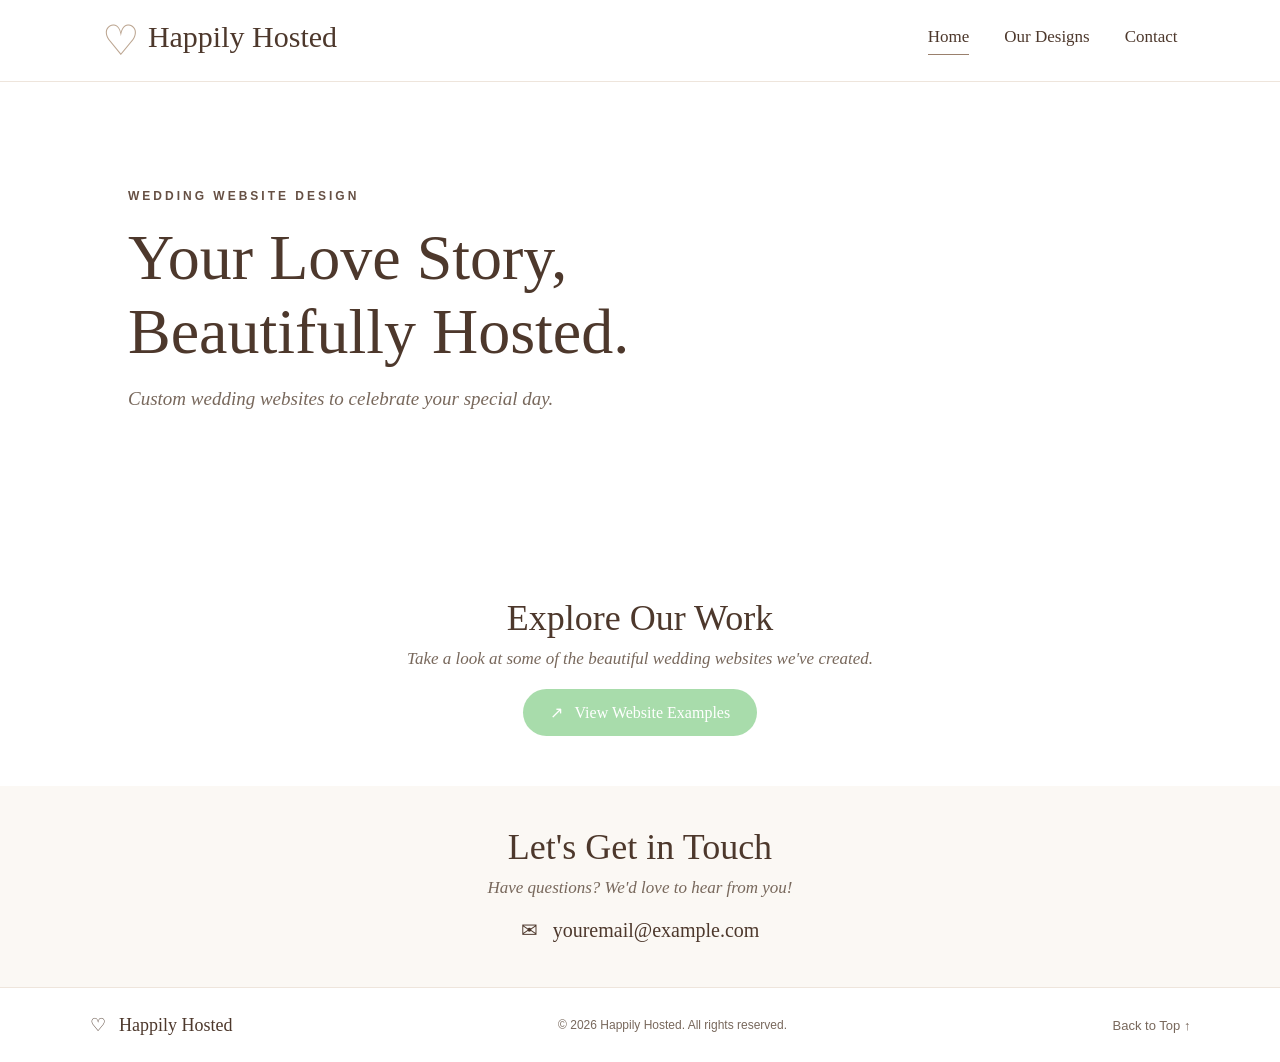
==== Happily Hosted/index.html @ 115a2d36 "Update website layout" ====
<!DOCTYPE html>
<html lang="en">
<head>
    <meta charset="UTF-8">
    <meta name="viewport" content="width=device-width, initial-scale=1.0">

    <title>Happily Hosted | Wedding Website Design</title>

    <link rel="preconnect" href="https://fonts.googleapis.com">
    <link rel="preconnect" href="https://fonts.gstatic.com" crossorigin>

    <link rel="stylesheet" href="style.css">
</head>

<body>

    <!-- Navigation -->
    <header class="header">

        <a href="#home" class="logo">
            <span class="heart">♡</span>
            Happily Hosted
        </a>

        <nav>
            <a href="#home" class="active">Home</a>
            <a href="#designs">Our Designs</a>
            <a href="#contact">Contact</a>
        </nav>

    </header>


    <!-- Hero Section -->
    <section class="hero" id="home">

        <div class="hero-content">

            <p class="eyebrow">WEDDING WEBSITE DESIGN</p>

            <h1>
                Your Love Story,<br>
                Beautifully Hosted.
            </h1>

            <p class="subtitle">
                Custom wedding websites to celebrate your special day.
            </p>

        </div>

        <div class="hero-image"></div>

    </section>


    <!-- Portfolio Section -->
    <section class="portfolio" id="designs">

        <div class="portfolio-content">

            <h2>Explore Our Work</h2>

            <p>
                Take a look at some of the beautiful wedding
                websites we've created.
            </p>

            <a href="example1/index.html" class="button">
                ↗ &nbsp; View Website Examples
            </a>

        </div>

    </section>


    <!-- Contact Section -->
    <section class="contact" id="contact">

        <h2>Let's Get in Touch</h2>

        <p>
            Have questions? We'd love to hear from you!
        </p>

        <a href="mailto:youremail@example.com" class="email">
            ✉ &nbsp; youremail@example.com
        </a>

    </section>


    <!-- Footer -->
    <footer class="footer">

        <div class="footer-logo">
            ♡ &nbsp; Happily Hosted
        </div>

        <p>
            © 2026 Happily Hosted. All rights reserved.
        </p>

        <a href="#home">Back to Top ↑</a>

    </footer>

</body>
</html>
---- Happily Hosted/style.css ----
/* General Styling */

* {
    margin: 0;
    padding: 0;
    box-sizing: border-box;
}

html {
    scroll-behavior: smooth;
}

body {
    background-color: #ffffff;
    color: #4d382c;
    font-family: 'DM Sans', sans-serif;
}


/* Navigation */

.header {
    min-height: 82px;
    padding: 15px 8%;
    display: flex;
    justify-content: space-between;
    align-items: center;
    background-color: #ffffff;
    border-bottom: 1px solid #eee5dc;
}

.logo {
    font-family: 'Playfair Display', serif;
    font-size: 30px;
    text-decoration: none;
    color: #4d382c;
}

.heart {
    font-size: 42px;
    color: #bba48f;
    vertical-align: middle;
}

nav {
    display: flex;
    gap: 35px;
}

nav a {
    text-decoration: none;
    color: #4d382c;
    font-family: 'Playfair Display', serif;
    font-size: 17px;
    padding-bottom: 7px;
}

nav a:hover,
nav a.active {
    border-bottom: 1px solid #9a806d;
}


/* Hero Section */

.hero {
    min-height: 465px;
    position: relative;
    display: flex;
    align-items: center;
    overflow: hidden;
    background-color: #ffffff;
}

/* Floral Banner Image */

.hero-image {
    position: absolute;
    inset: 0;
    background-image: url("https://i.postimg.cc/Y0VY46DF/White-Lily-Floral-Bokeh-Banner.png");
    background-size: cover;
    background-position: center;
    background-repeat: no-repeat;
    transform: scaleX(-1);
}

.hero-content {
    position: relative;
    z-index: 1;
    width: 55%;
    padding: 65px 0 65px 10%;
}
.eyebrow {
    font-size: 12px;
    letter-spacing: 3px;
    color:#665044;
    font-weight: 600;
    margin-bottom: 18px;
}

h1 {
    font-family: 'Playfair Display', serif;
    font-size: clamp(42px, 5vw, 68px);
    font-weight: 400;
    line-height: 1.15;
    color: #4d382c;
}

.subtitle {
    font-family: 'Playfair Display', serif;
    font-style: italic;
    font-size: 19px;
    color: #78685c;
    margin: 20px 0 30px;
}


/* Buttons */

.button {
    display: inline-block;
    padding: 14px 27px;
    background-color: #A8DCAB ;
    color: white;
    border-radius: 30px;
    text-decoration: none;
    font-family: 'Playfair Display', serif;
    font-size: 16px;
    transition: 0.3s;
}

.button:hover {
    background-color: #6f5544;
}


/* Portfolio Section */

.portfolio {
    padding: 50px 20px;
    text-align: center;
    background-color: #ffffff;
}

.portfolio-content {
    max-width: 750px;
    margin: auto;
}

h2 {
    font-family: 'Playfair Display', serif;
    font-size: 36px;
    font-weight: 400;
    margin-bottom: 10px;
}

.portfolio p,
.contact p {
    font-family: 'Playfair Display', serif;
    font-style: italic;
    font-size: 17px;
    color: #78685c;
    margin-bottom: 20px;
}


/* Contact Section */

.contact {
    padding: 40px 20px 45px;
    text-align: center;
    background-color: #fbf8f4;
}

.email {
    display: inline-block;
    font-family: 'Playfair Display', serif;
    font-size: 20px;
    text-decoration: none;
    color: #4d382c;
}

.email:hover {
    text-decoration: underline;
}


/* Footer */

.footer {
    min-height: 75px;
    padding: 20px 7%;
    display: flex;
    justify-content: space-between;
    align-items: center;
    background-color: #ffffff;
    color: #78685c;
    border-top: 1px solid #eee5dc;
}

.footer-logo {
    font-family: 'Playfair Display', serif;
    font-size: 18px;
    color: #4d382c;
}

.footer p {
    font-size: 12px;
}

.footer a {
    font-size: 13px;
    color: #78685c;
    text-decoration: none;
}


/* Mobile Responsive Design */

@media (max-width: 768px) {

    .header {
        flex-direction: column;
        gap: 15px;
        padding: 20px;
    }

    .logo {
        font-size: 26px;
    }

    nav {
        gap: 20px;
    }

    nav a {
        font-size: 15px;
    }

    .hero {
        flex-direction: column;
        align-items: stretch;
    }

    .hero-content {
        width: 100%;
        padding: 55px 25px;
    }

    h1 {
        font-size: 43px;
    }

    .hero-image {
        position: relative;
        inset: auto;
        height: 240px;
        background-position: center;
        transform: none;
    }

    .portfolio {
        padding: 45px 20px;
    }

    h2 {
        font-size: 30px;
    }

    .footer {
        flex-direction: column;
        gap: 12px;
        text-align: center;
    }

}
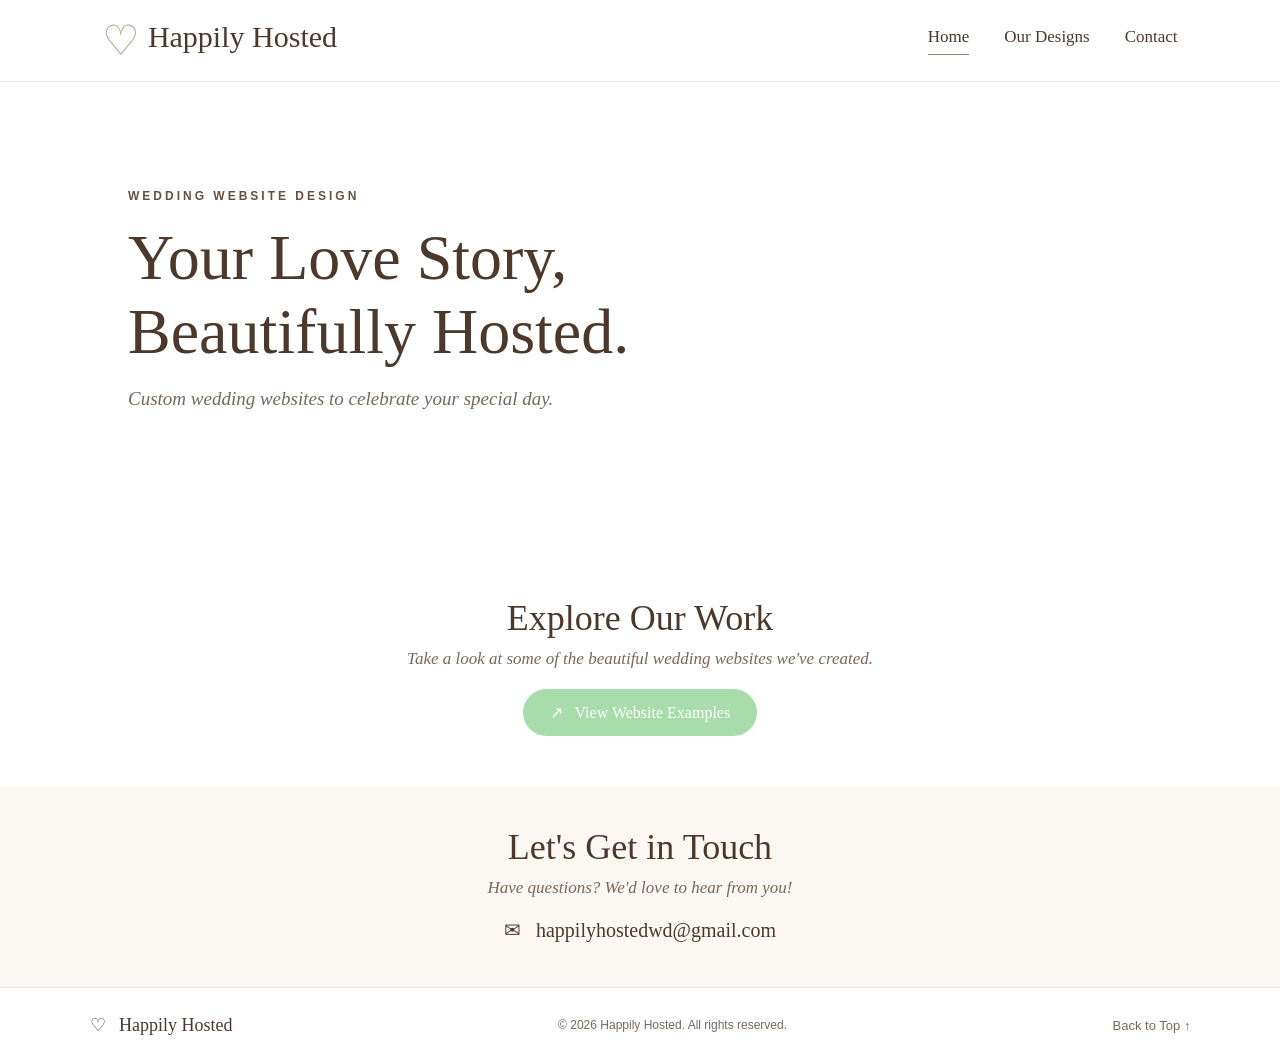
==== commit e56c616e: "Update website layout" ====
--- a/Happily Hosted/index.html
+++ b/Happily Hosted/index.html
@@ -85,8 +85,8 @@
             Have questions? We'd love to hear from you!
         </p>
 
-        <a href="mailto:youremail@example.com" class="email">
-            ✉ &nbsp; youremail@example.com
+        <a href="mailto:happilyhostedwd@gmail.com" class="email">
+            ✉ &nbsp; happilyhostedwd@gmail.com
         </a>
 
     </section>
